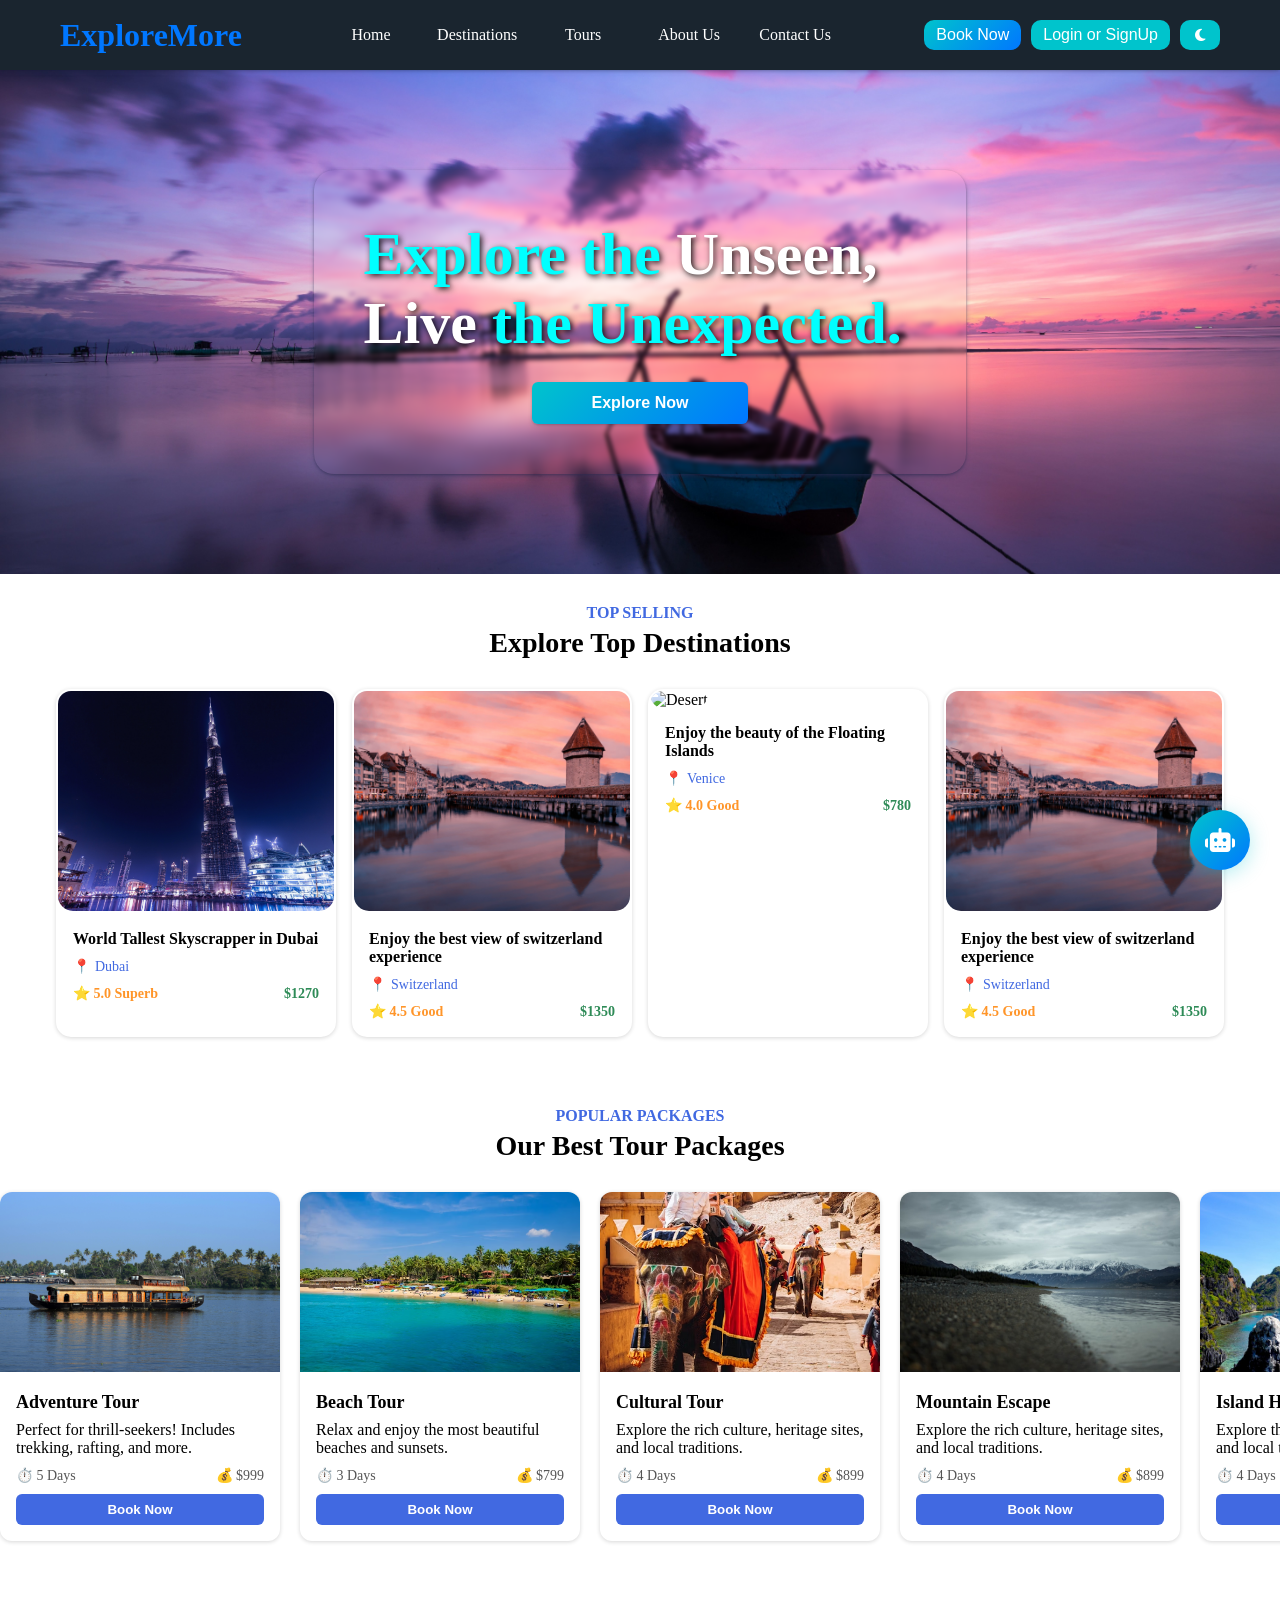
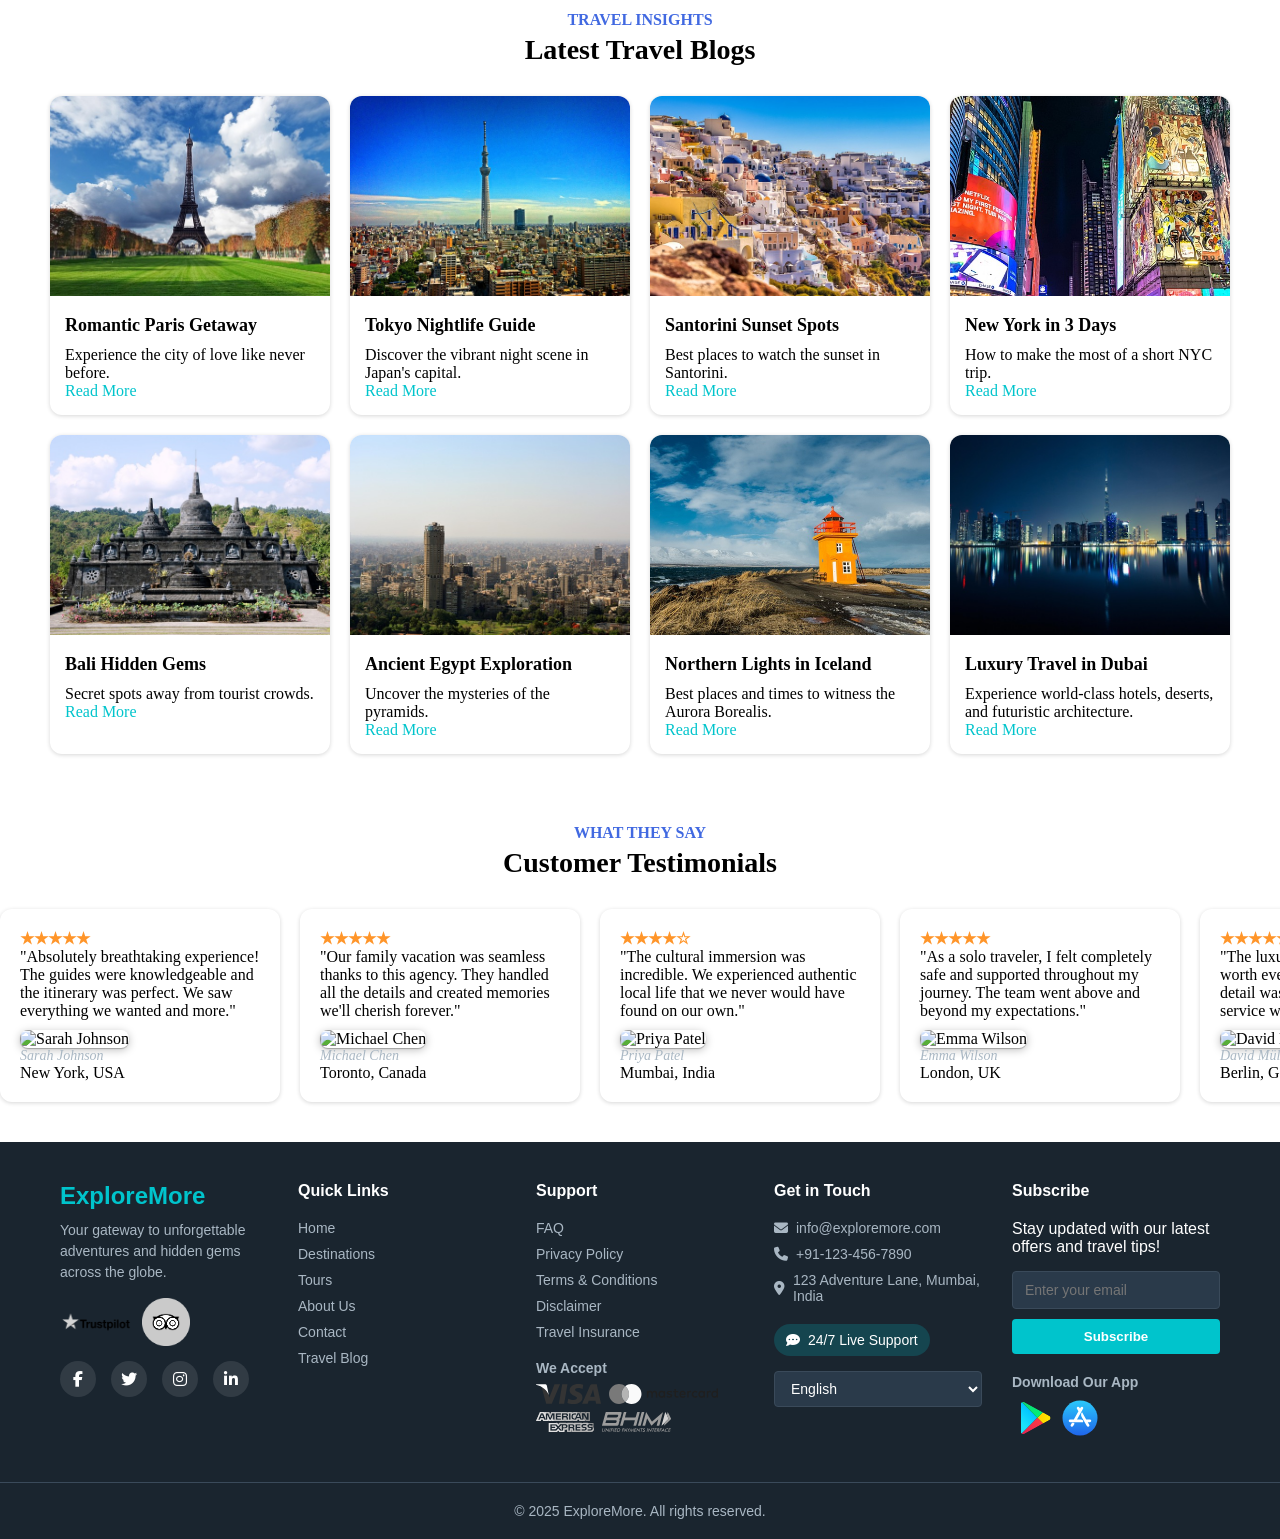
==== HTML/index.html @ 83e49d6c "ExploreMore Js Projects" ====
<!DOCTYPE html>
<html lang="en">

<head>
    <meta charset="UTF-8">
    <meta name="viewport" content="width=device-width, initial-scale=1.0">
    <title>Explore More</title>
    <link rel="stylesheet" href="https://cdnjs.cloudflare.com/ajax/libs/font-awesome/6.4.0/css/all.min.css">
    <link rel="stylesheet" href="/CSS/style.css">
    <link rel="stylesheet" href="/CSS/search.css">
</head>

<body>
    <nav class="navbar">
        <div class="navbar-container">
            <div class="navbar-left-item">
                <h1 class="company-name">ExploreMore</h1>
            </div>
            <div class="hamburger">
                <i class="fas fa-bars"></i>
            </div>
            <div class="navbar-center-item">
                <ul>
                    <li class="nav-link home-button"><a href="/HTML/index.html">Home</a></li>
                    <li class="nav-link destination-button"><a href="/HTML/featured.html">Destinations</a></li>
                    <li class="nav-link tours-button"><a href="/HTML/tours.html">Tours</a></li>
                    <li class="nav-link about-button"><a href="/HTML/about.html">About Us</a></li>
                    <li class="nav-link contact-button"><a href="/HTML/contact.html">Contact Us</a></li>
                </ul>
            </div>
            <div class="navbar-right-item">
                <button class="book-now-btn pulse">Book Now</button>
                <button class="login-btn active">Login or SignUp</button>
                <button id="toggleTheme" class="theme-toggle-btn">
                    <i class="fas fa-moon"></i>
                </button>
                <!-- <button class="signup-btn">Sign Up</button> -->
            </div>
        </div>
    </nav>

    <!-- Search Bar -->
    <div class="search-container" style="display: none;">
        <div class="search-bar">
            <input type="text" class="search-input" placeholder="Search tours, destinations...">
            <button class="search-button">
                <i class="fas fa-search"></i>
            </button>
        </div>
        <div class="search-filters">
            <select class="filter-category">
                <option value="">All Categories</option>
                <option value="adventure">Adventure</option>
                <option value="beach">Beach</option>
                <option value="cultural">Cultural</option>
                <option value="mountain">Mountain</option>
                <option value="city">City</option>
                <option value="cruise">Cruise</option>
                <option value="desert">Desert</option>
                <option value="island">Island</option>
            </select>
            <select class="filter-price">
                <option value="">All Prices</option>
                <option value="0-1000">$0 - $1000</option>
                <option value="1000-2000">$1000 - $2000</option>
                <option value="2000+">$2000+</option>
            </select>
            <select class="filter-duration">
                <option value="">All Durations</option>
                <option value="1-3">1-3 Days</option>
                <option value="4-7">4-7 Days</option>
                <option value="8+">8+ Days</option>
            </select>
        </div>
        <div class="search-results" id="searchResults"></div>
    </div>

    <main class="main-body">
        <div class="main-body-container">
            <div class="main-context">
                <h1 class="main-content">
                    Explore the <span class="main-content-text">Unseen,
                        Live</span> the Unexpected.
                </h1>
                <button class="explore-now-btn pulse">
                    Explore Now
                </button>
            </div>
        </div>
        <section id="destinations" class="top-destinations">
            <div class="section-heading">
                <p class="tagline">Top Selling</p>
                <h2 class="title">Explore Top Destinations</h2>
            </div>

            <div class="cards-container">

                <!-- Card 1 - Active -->
                <div class="destination-card active">
                    <img src="/Images/burj-khalifa-2212978.jpg" alt="Floating Islands">
                    <div class="card-content">
                        <h3>World Tallest Skyscrapper in Dubai</h3>
                        <p class="location"><span>📍</span> <a href="#">Dubai</a></p>
                        <div class="info-row">
                            <div class="rating">⭐ 5.0 Superb</div>
                            <div class="price">$1270</div>
                        </div>
                    </div>
                </div>

                <!-- Card 2 -->
                <div class="destination-card">
                    <img src="/Images/switzerland.jpg" alt="Kayak">
                    <div class="card-content">
                        <h3>Enjoy the best view of switzerland experience</h3>
                        <p class="location"><span>📍</span> <a href="#">Switzerland</a></p>
                        <div class="info-row">
                            <div class="rating">⭐ 4.5 Good</div>
                            <div class="price">$1350</div>
                        </div>
                    </div>
                </div>

                <!-- Card 3 -->
                <div class="destination-card invisible">
                    <img src="/Images/venice-3183168.jpg" alt="Desert">
                    <div class="card-content">
                        <h3>Enjoy the beauty of the Floating Islands</h3>
                        <p class="location"><span>📍</span> <a href="#">Venice</a></p>
                        <div class="info-row">
                            <div class="rating">⭐ 4.0 Good</div>
                            <div class="price">$780</div>
                        </div>
                    </div>
                </div>
                <!-- Card 4 -->
                <div class="destination-card invisible">
                    <img src="/Images/switzerland.jpg" alt="Kayak">
                    <div class="card-content">
                        <h3>Enjoy the best view of switzerland experience</h3>
                        <p class="location"><span>📍</span> <a href="#">Switzerland</a></p>
                        <div class="info-row">
                            <div class="rating">⭐ 4.5 Good</div>
                            <div class="price">$1350</div>
                        </div>
                    </div>
                </div>
            </div>
        </section>
        <section id="tours" class="tours-section scroll-wrapper">
            <div class="section-heading">
                <p class="tagline">Popular Packages</p>
                <h2 class="title">Our Best Tour Packages</h2>
            </div>

            <div class="tours-container scroll-track">
                <!-- Tour Card 1 -->
                <div class="tour-card scroll-item">
                    <img src="/Images/kerala.jpg" alt="Adventure Tour">
                    <div class="tour-content">
                        <h3>Adventure Tour</h3>
                        <p>Perfect for thrill-seekers! Includes trekking, rafting, and more.</p>
                        <div class="tour-info">
                            <span>⏱️ 5 Days</span>
                            <span>💰 $999</span>
                        </div>
                        <button class="book-btn">Book Now</button>
                    </div>
                </div>

                <!-- Tour Card 2 -->
                <div class="tour-card scroll-item">
                    <img src="/Tour-images/goa.avif" alt="Beach Tour">
                    <div class="tour-content">
                        <h3>Beach Tour</h3>
                        <p>Relax and enjoy the most beautiful beaches and sunsets.</p>
                        <div class="tour-info">
                            <span>⏱️ 3 Days</span>
                            <span>💰 $799</span>
                        </div>
                        <button class="book-btn">Book Now</button>
                    </div>
                </div>

                <!-- Tour Card 3 -->
                <div class="tour-card scroll-item">
                    <img src="/Tour-images/rajasthan.avif" alt="Cultural Tour">
                    <div class="tour-content">
                        <h3>Cultural Tour</h3>
                        <p>Explore the rich culture, heritage sites, and local traditions.</p>
                        <div class="tour-info">
                            <span>⏱️ 4 Days</span>
                            <span>💰 $899</span>
                        </div>
                        <button class="book-btn">Book Now</button>
                    </div>
                </div>
                <div class="tour-card scroll-item">
                    <img src="/Tour-images/mountain.jfif" alt="Cultural Tour">
                    <div class="tour-content">
                        <h3>Mountain Escape</h3>
                        <p>Explore the rich culture, heritage sites, and local traditions.</p>
                        <div class="tour-info">
                            <span>⏱️ 4 Days</span>
                            <span>💰 $899</span>
                        </div>
                        <button class="book-btn">Book Now</button>
                    </div>
                </div>
                <div class="tour-card scroll-item">
                    <img src="/Tour-images/Island Hopping.jpg" alt="Cultural Tour">
                    <div class="tour-content">
                        <h3>Island Hopping Tour</h3>
                        <p>Explore the rich culture, heritage sites, and local traditions.</p>
                        <div class="tour-info">
                            <span>⏱️ 4 Days</span>
                            <span>💰 $899</span>
                        </div>
                        <button class="book-btn">Book Now</button>
                    </div>
                </div>
                <div class="tour-card scroll-item">
                    <img src="/Tour-images/City Tour.jpg" alt="Cultural Tour">
                    <div class="tour-content">
                        <h3>City Tour</h3>
                        <p>Explore the rich culture, heritage sites, and local traditions.</p>
                        <div class="tour-info">
                            <span>⏱️ 4 Days</span>
                            <span>💰 $899</span>
                        </div>
                        <button class="book-btn">Book Now</button>
                    </div>
                </div>
                <div class="tour-card scroll-item">
                    <img src="/Images/kerala.jpg" alt="Adventure Tour">
                    <div class="tour-content">
                        <h3>Adventure Tour</h3>
                        <p>Perfect for thrill-seekers! Includes trekking, rafting, and more.</p>
                        <div class="tour-info">
                            <span>⏱️ 5 Days</span>
                            <span>💰 $999</span>
                        </div>
                        <button class="book-btn">Book Now</button>
                    </div>
                </div>

                <!-- Tour Card 2 -->
                <div class="tour-card scroll-item">
                    <img src="/Tour-images/goa.avif" alt="Beach Tour">
                    <div class="tour-content">
                        <h3>Beach Tour</h3>
                        <p>Relax and enjoy the most beautiful beaches and sunsets.</p>
                        <div class="tour-info">
                            <span>⏱️ 3 Days</span>
                            <span>💰 $799</span>
                        </div>
                        <button class="book-btn">Book Now</button>
                    </div>
                </div>

                <!-- Tour Card 3 -->
                <div class="tour-card scroll-item">
                    <img src="/Tour-images/rajasthan.avif" alt="Cultural Tour">
                    <div class="tour-content">
                        <h3>Cultural Tour</h3>
                        <p>Explore the rich culture, heritage sites, and local traditions.</p>
                        <div class="tour-info">
                            <span>⏱️ 4 Days</span>
                            <span>💰 $899</span>
                        </div>
                        <button class="book-btn">Book Now</button>
                    </div>
                </div>
                <div class="tour-card scroll-item">
                    <img src="/Tour-images/mountain.jfif" alt="Cultural Tour">
                    <div class="tour-content">
                        <h3>Mountain Escape</h3>
                        <p>Explore the rich culture, heritage sites, and local traditions.</p>
                        <div class="tour-info">
                            <span>⏱️ 4 Days</span>
                            <span>💰 $899</span>
                        </div>
                        <button class="book-btn">Book Now</button>
                    </div>
                </div>
                <div class="tour-card scroll-item">
                    <img src="/Tour-images/Island Hopping.jpg" alt="Cultural Tour">
                    <div class="tour-content">
                        <h3>Island Hopping Tour</h3>
                        <p>Explore the rich culture, heritage sites, and local traditions.</p>
                        <div class="tour-info">
                            <span>⏱️ 4 Days</span>
                            <span>💰 $899</span>
                        </div>
                        <button class="book-btn">Book Now</button>
                    </div>
                </div>
                <div class="tour-card scroll-item">
                    <img src="/Tour-images/City Tour.jpg" alt="Cultural Tour">
                    <div class="tour-content">
                        <h3>City Tour</h3>
                        <p>Explore the rich culture, heritage sites, and local traditions.</p>
                        <div class="tour-info">
                            <span>⏱️ 4 Days</span>
                            <span>💰 $899</span>
                        </div>
                        <button class="book-btn">Book Now</button>
                    </div>
                </div>
            </div>
        </section>
        <section id="blog" class="blog-section">
            <div class="section-heading">
                <p class="tagline">Travel Insights</p>
                <h2 class="title">Latest Travel Blogs</h2>
            </div>
            <div class="blog-container">
                <div class="blog-card">
                    <img src="/Tour-images/paris.jpg" alt="Paris Blog">
                    <div class="blog-content">
                        <h3>Romantic Paris Getaway</h3>
                        <p>Experience the city of love like never before.</p>
                        <a href="#" class="read-more">Read More</a>
                    </div>
                </div>
                <div class="blog-card">
                    <img src="/Tour-images/tokyo-tower-825196_640.jpg" alt="Tokyo Blog">
                    <div class="blog-content">
                        <h3>Tokyo Nightlife Guide</h3>
                        <p>Discover the vibrant night scene in Japan's capital.</p>
                        <a href="#" class="read-more">Read More</a>
                    </div>
                </div>
                <div class="blog-card invisible">
                    <img src="/Tour-images/santorini-4996846_640.jpg" alt="Santorini Blog">
                    <div class="blog-content">
                        <h3>Santorini Sunset Spots</h3>
                        <p>Best places to watch the sunset in Santorini.</p>
                        <a href="#" class="read-more">Read More</a>
                    </div>
                </div>
                <div class="blog-card invisible">
                    <img src="/Tour-images/City Tour.jpg" alt="New York Blog">
                    <div class="blog-content">
                        <h3>New York in 3 Days</h3>
                        <p>How to make the most of a short NYC trip.</p>
                        <a href="#" class="read-more">Read More</a>
                    </div>
                </div>
                <div class="blog-card invisible">
                    <img src="/Tour-images/bali.jpg" alt="Bali Blog">
                    <div class="blog-content">
                        <h3>Bali Hidden Gems</h3>
                        <p>Secret spots away from tourist crowds.</p>
                        <a href="#" class="read-more">Read More</a>
                    </div>
                </div>
                <div class="blog-card invisible">
                    <img src="/Tour-images/cairo-6681518_640.jpg" alt="Cairo Blog">
                    <div class="blog-content">
                        <h3>Ancient Egypt Exploration</h3>
                        <p>Uncover the mysteries of the pyramids.</p>
                        <a href="#" class="read-more">Read More</a>
                    </div>
                </div>
                <div class="blog-card invisible">
                    <img src="/Tour-images/iceland-4649477_640.jpg" alt="Iceland Blog">
                    <div class="blog-content">
                        <h3>Northern Lights in Iceland</h3>
                        <p>Best places and times to witness the Aurora Borealis.</p>
                        <a href="#" class="read-more">Read More</a>
                    </div>
                </div>
                <div class="blog-card invisible">
                    <img src="/Tour-images/dubai.jpg" alt="Dubai Blog">
                    <div class="blog-content">
                        <h3>Luxury Travel in Dubai</h3>
                        <p>Experience world-class hotels, deserts, and futuristic architecture.</p>
                        <a href="#" class="read-more">Read More</a>
                    </div>
                </div>
            </div>

        </section>
        <section id="testimonials" class="testimonials-section scroll-wrapper">
            <div class="section-heading">
                <p class="tagline">What They Say</p>
                <h2 class="title">Customer Testimonials</h2>
            </div>
            <div class="testimonials-container scroll-track">
                <!-- Testimonial 1 -->
                <div class="testimonial-card scroll-item">
                    <div class="rating">★★★★★</div>
                    <p class="testimonial-text">"Absolutely breathtaking experience! The guides were knowledgeable and
                        the itinerary was perfect. We saw everything we wanted and more."</p>
                    <div class="author-info">
                        <img src="https://randomuser.me/api/portraits/women/32.jpg" alt="Sarah Johnson"
                            class="author-img">
                        <div>
                            <p class="testimonial-author">Sarah Johnson</p>
                            <p class="author-location">New York, USA</p>
                        </div>
                    </div>
                </div>

                <!-- Testimonial 2 -->
                <div class="testimonial-card scroll-item">
                    <div class="rating">★★★★★</div>
                    <p class="testimonial-text">"Our family vacation was seamless thanks to this agency. They handled
                        all the details and created memories we'll cherish forever."</p>
                    <div class="author-info">
                        <img src="https://randomuser.me/api/portraits/men/45.jpg" alt="Michael Chen" class="author-img">
                        <div>
                            <p class="testimonial-author">Michael Chen</p>
                            <p class="author-location">Toronto, Canada</p>
                        </div>
                    </div>
                </div>

                <!-- Testimonial 3 -->
                <div class="testimonial-card scroll-item">
                    <div class="rating">★★★★☆</div>
                    <p class="testimonial-text">"The cultural immersion was incredible. We experienced authentic local
                        life that we never would have found on our own."</p>
                    <div class="author-info">
                        <img src="https://randomuser.me/api/portraits/women/68.jpg" alt="Priya Patel"
                            class="author-img">
                        <div>
                            <p class="testimonial-author">Priya Patel</p>
                            <p class="author-location">Mumbai, India</p>
                        </div>
                    </div>
                </div>

                <!-- Testimonial 4 -->
                <div class="testimonial-card scroll-item">
                    <div class="rating">★★★★★</div>
                    <p class="testimonial-text">"As a solo traveler, I felt completely safe and supported throughout my
                        journey. The team went above and beyond my expectations."</p>
                    <div class="author-info">
                        <img src="https://randomuser.me/api/portraits/women/12.jpg" alt="Emma Wilson"
                            class="author-img">
                        <div>
                            <p class="testimonial-author">Emma Wilson</p>
                            <p class="author-location">London, UK</p>
                        </div>
                    </div>
                </div>

                <!-- Testimonial 5 -->
                <div class="testimonial-card scroll-item">
                    <div class="rating">★★★★★</div>
                    <p class="testimonial-text">"The luxury accommodations were worth every penny! Attention to detail
                        was impeccable and the service was world-class."</p>
                    <div class="author-info">
                        <img src="https://randomuser.me/api/portraits/men/33.jpg" alt="David Müller" class="author-img">
                        <div>
                            <p class="testimonial-author">David Müller</p>
                            <p class="author-location">Berlin, Germany</p>
                        </div>
                    </div>
                </div>

                <!-- Testimonial 6 -->
                <div class="testimonial-card scroll-item">
                    <div class="rating">★★★★★</div>
                    <p class="testimonial-text">"Our honeymoon was magical thanks to this agency. They surprised us with
                        romantic touches we'll never forget."</p>
                    <div class="author-info">
                        <img src="https://randomuser.me/api/portraits/women/54.jpg" alt="Sophia Rodriguez"
                            class="author-img">
                        <div>
                            <p class="testimonial-author">Sophia Rodriguez</p>
                            <p class="author-location">Barcelona, Spain</p>
                        </div>
                    </div>
                </div>
            </div>
        </section>
        <div class="modal" id="booking-modal">
            <div class="modal-content">
                <span class="close-btn">&times;</span>
                <h2>Book Your Tour</h2>
                <form class="booking-form">
                    <input type="text" placeholder="Full Name" required>
                    <input type="email" placeholder="Email" required>
                    <input type="date" required>
                    <input type="number" placeholder="Number of People" min="1" required>
                    <button type="submit">Confirm Booking</button>
                </form>
            </div>
        </div>
    </main>
    <footer class="footer">
        <div class="footer-container">
            <div class="footer-section footer-brand">
                <h3 class="footer-logo">ExploreMore</h3>
                <p class="footer-description">Your gateway to unforgettable adventures and hidden gems across the globe.
                </p>
                <div class="trust-badges">
                    <img src="/PNG//Trustpilot Logo PNG s.png">
                    <img src="/PNG/TripAdvisor Excellence.png" alt="TripAdvisor Excellence">
                </div>
                <div class="footer-social">
                    <a target="_blank" href="https://www/facebook.com" class="social-link"><i
                            class="fab fa-facebook-f"></i></a>
                    <a target="_blank" href="https://www.twitter.com" class="social-link"><i
                            class="fab fa-twitter"></i></a>
                    <a target="_blank" href="https://www.instagram.com" class="social-link"><i
                            class="fab fa-instagram"></i></a>
                    <a target="_blank" href="https://www.linkedin.com" class="social-link"><i
                            class="fab fa-linkedin-in"></i></a>
                </div>
            </div>
            <div class="footer-section footer-links">
                <h4 class="footer-heading">Quick Links</h4>
                <ul class="footer-all-links">
                    <li><a href="/HTML/index.html" class="footer-link">Home</a></li>
                    <li><a target="_blank" href="/HTML/featured.html" class="footer-link">Destinations</a></li>
                    <li><a target="_blank" href="/HTML/tours.html" class="footer-link">Tours</a></li>
                    <li><a target="_blank" href="/HTML/about.html" class="footer-link">About Us</a></li>
                    <li><a target="_blank" href="/HTML/contact.html" class="footer-link">Contact</a></li>
                    <li><a target="_blank" href="/HTML/travel-blog.html" class="footer-link">Travel Blog</a></li>
                </ul>
            </div>
            <div class="footer-section footer-support">
                <h4 class="footer-heading">Support</h4>
                <ul class="footer-all-links">
                    <li><a target="_blank" href="/HTML/faq.html" class="footer-link">FAQ</a></li>
                    <li><a target="_blank" href="/HTML/privacy-policy.html" class="footer-link">Privacy Policy</a></li>
                    <li><a target="_blank" href="/HTML/terms-conditions.html" class="footer-link">Terms & Conditions</a>
                    </li>
                    <li><a target="_blank" href="/HTML/desclaimer.html" class="footer-link">Disclaimer</a></li>
                    <li><a target="_blank" href="/HTML/travel-insurance.html" class="footer-link">Travel Insurance</a>
                    </li>
                </ul>
                <div class="payment-methods">
                    <h5>We Accept</h5>
                    <div class="payment-icons">
                        <img src="/PNG/visa-icon.svg" alt="Visa">
                        <img src="/PNG/master-card-icon.svg" alt="Mastercard">
                        <img src="/PNG/american-express.svg" alt="American Express">
                        <img src="/PNG/bhim-app-icon.svg" alt="UPI">
                    </div>
                </div>
            </div>
            <div class="footer-section footer-contact">
                <h4 class="footer-heading">Get in Touch</h4>
                <p class="contact-info"><i class="fas fa-envelope"></i> info@exploremore.com</p>
                <p class="contact-info"><i class="fas fa-phone"></i> +91-123-456-7890</p>
                <p class="contact-info"><i class="fas fa-map-marker-alt"></i> 123 Adventure Lane, Mumbai, India</p>
                <div class="live-support">
                    <i class="fas fa-comment-dots"></i>
                    <span>24/7 Live Support</span>
                </div>
                <div class="language-switcher">
                    <select>
                        <option value="en">English</option>
                        <option value="hi">हिंदी</option>
                        <option value="mr">मराठी</option>
                    </select>
                </div>
            </div>
            <div class="footer-section footer-newsletter">
                <h4 class="footer-heading">Subscribe</h4>
                <p class="newsletter-text">Stay updated with our latest offers and travel tips!</p>
                <form class="newsletter-form">
                    <input type="email" placeholder="Enter your email" class="newsletter-input" required>
                    <button type="submit" class="newsletter-btn">Subscribe</button>
                </form>
                <div class="subscription-message" id="subscriptionMessage"></div>
                <div class="download-app">
                    <h5>Download Our App</h5>
                    <div class="app-stores">
                        <a target="_blank" href="https://play.google.com/"><img src="/PNG/google-play-svgrepo-com.svg"
                                alt="Google Play"></a>
                        <a target="_blank" href="https://www.apple.com/in/app-store/"><img
                                src="/PNG/app-store-svgrepo-com.svg" alt="App Store"></a>
                    </div>
                </div>
            </div>
        </div>
        <div class="footer-bottom">
            <p class="footer-copyright">© 2025 ExploreMore. All rights reserved.
            </p>
        </div>
    </footer>
    <div class="support-icon pulse" id="supportIcon">
        <i class="fas fa-robot"></i>
    </div>
    <div class="ai-chat-container" id="aiChatContainer">
        <div class="chat-header">
            <h3>Travel Assistant</h3>
            <button class="close-chat" id="closeChat">×</button>
        </div>
        <div class="chat-messages" id="chatMessages">
            <div class="bot-message">
                <p>Hello! I'm your travel assistant. How can I help you today?</p>
            </div>
        </div>
        <div class="chat-input">
            <input type="text" id="userInput" placeholder="Ask about destinations...">
            <button id="sendMessage"><i class="fas fa-paper-plane"></i></button>
        </div>
    </div>
    <script src="/JS/app.js"></script>
    <script src="/JS/search.js"></script>
    <script src="/JS/theme-toggle.js"></script>
</body>

</html>
---- CSS/style.css ----
/* Dark Mode Styles */
body.dark-mode {
    background-color: #121212;
    color: #ffffff;
    transition: all 0.3s ease;
}

/* Navbar Dark Mode */
body.dark-mode .navbar {
    background-color: #1f1f1f;
    box-shadow: rgba(255, 255, 255, 0.1) 0px 2px 5px -1px,
                rgba(255, 255, 255, 0.05) 0px 1px 3px -1px;
}

body.dark-mode .navbar .nav-link a {
    color: #e0e0e0;
}

body.dark-mode .navbar .nav-link:hover {
    background-color: rgba(0, 119, 255, 0.2);
    box-shadow: #0077ff 0px 1px 2px 0px, #00c4cc 0px 1px 3px 1px;
}

body.dark-mode .company-name {
    color: #00c4cc;
}

/* Dark mode hamburger icon */
body.dark-mode .hamburger {
    color: #ffffff;
}

/* Theme Toggle Button */
body.dark-mode .theme-toggle-btn {
    background-color: #333;
    color: #ffffff;
    border: 1px solid #555;
}

/* Main Content Dark Mode */

body.dark-mode .main-context {
    background-color: rgba(30, 30, 30, 0.9);
    box-shadow: rgba(255, 255, 255, 0.1) 0px 2px 5px -1px,
                rgba(255, 255, 255, 0.05) 0px 1px 3px -1px;
}

/* Sections Dark Mode */
body.dark-mode .top-destinations,
body.dark-mode .tours-section,
body.dark-mode .blog-section,
body.dark-mode .testimonials-section {
    background-color: #1a1a1a;
    color: #e0e0e0;
}

body.dark-mode .section-heading .tagline {
    color: #00c4cc;
}

body.dark-mode .section-heading .title {
    color: #ffffff;
}

/* Cards Dark Mode */
body.dark-mode .destination-card,
body.dark-mode .tour-card,
body.dark-mode .blog-card {
    background-color: #2a2a2a;
    color: #e0e0e0;
    border: 1px solid #333;
    box-shadow: rgba(255, 255, 255, 0.1) 0px 1px 4px;
}

body.dark-mode .destination-card:hover,
body.dark-mode .tour-card:hover,
body.dark-mode .blog-card:hover {
    border-color: #00c4cc;
    box-shadow: rgba(0, 196, 204, 0.3) 0px 3px 6px, rgba(0, 196, 204, 0.2) 0px 3px 6px;
}

body.dark-mode .card-content h3,
body.dark-mode .tour-content h3,
body.dark-mode .blog-content h3 {
    color: #ffffff;
}

body.dark-mode .location a {
    color: #00c4cc;
}

body.dark-mode .tour-info {
    color: #b0b0b0;
}

body.dark-mode .read-more {
    color: #00c4cc;
}

/* Testimonials Dark Mode */
body.dark-mode .testimonial-card {
    background-color: #2a2a2a;
    color: #e0e0e0;
    box-shadow: rgba(255, 255, 255, 0.1) 0px 1px 4px;
}

body.dark-mode .testimonial-text {
    color: #e0e0e0;
}

body.dark-mode .testimonial-author {
    color: #b0b0b0;
}

/* Footer Dark Mode */
body.dark-mode .footer {
    background-color: #0f0f0f;
    color: #e0e0e0;
}

body.dark-mode .footer-description,
body.dark-mode .footer-link,
body.dark-mode .contact-info {
    color: #b0b0b0;
}

body.dark-mode .footer-link:hover {
    color: #00c4cc;
}

body.dark-mode .newsletter-input {
    background-color: #1a1a1a;
    border-color: #444;
    color: #ffffff;
}

body.dark-mode .language-switcher select {
    background-color: #1a1a1a;
    color: #ffffff;
    border-color: #444;
}

/* Modal Dark Mode */
body.dark-mode .modal-content {
    background-color: #2a2a2a;
    color: #e0e0e0;
}

body.dark-mode .booking-form input {
    background-color: #1a1a1a;
    border-color: #444;
    color: #ffffff;
}

body.dark-mode .booking-form input::placeholder {
    color: #888;
}

/* AI Chat Dark Mode */
body.dark-mode .ai-chat-container {
    background-color: #2a2a2a;
    color: #e0e0e0;
    box-shadow: 0 5px 30px rgba(0, 0, 0, 0.8);
}

body.dark-mode .chat-header {
    background: linear-gradient(135deg, #376f8b, #2901ac);
}

body.dark-mode .bot-message {
    background-color: #1a1a1a;
    color: #e0e0e0;
}

body.dark-mode .chat-input {
    border-top-color: #444;
}

body.dark-mode .chat-input input {
    background-color: #1a1a1a;
    border-color: #444;
    color: #ffffff;
}

:root {
  --color: #ffffff;
  --background-color: #823687;
  --transition: all 0.4s ease;
}

* {
  margin: 0;
  padding: 0;
  box-sizing: border-box;
}

html {
  scroll-behavior: smooth;
}

body {
  background: #fff;
  width: 100%;
  min-height: 100%;
  margin: 0;
  padding: 0;
  position: relative;
}

.navbar {
  position: fixed;
  top: 0;
  width: 100%;
  background-color: #1a252f;
  height: 70px;
  display: flex;
  align-items: center;
  backdrop-filter: blur(40px);
  box-shadow: rgba(50, 50, 93, 0.25) 0px 2px 5px -1px,
    rgba(0, 0, 0, 0.3) 0px 1px 3px -1px;
  z-index: 999;
}
.navbar-container {
  height: 100%;
  width: 100%;
  max-width: 1200px;
  margin: 0 auto;
  display: flex;
  align-items: center;
  justify-content: space-between;
  padding: 0 20px;
  transition: all 0.4s ease;
}

.company-name {
  font-size: 32px; /* Reduced size for better balance */
  cursor: pointer;
  color: #0077ff; /* Changed color for better contrast */
}

.navbar-center-item ul {
  display: flex;
  gap: 6px;
}

.nav-link {
  width: 100px;
  height: 32px;
  display: flex;
  align-items: center;
  justify-content: center;
  list-style-type: none;
  cursor: pointer;
  border-radius: 10px; /* Increased for modern look */
}

.nav-link:hover {
  box-shadow: #0077ff 0px 1px 2px 0px, #00c4cc 0px 1px 3px 1px;
}

.nav-link a {
  text-decoration: none;
  color: #ffffff; /* Ensure consistent link color */
}

.navbar-right-item {
  display: flex;
  gap: 10px
}

.book-now-btn,
.login-btn,
.signup-btn {
  font-size: 16px;
  padding: 6px 12px;
  border-radius: 10px; /* Increased for modern look */
  border: none;
  cursor: pointer;
  transition: background 0.3s;
}
.book-now-btn {
  background: linear-gradient(135deg, #00c4cc, #0077ff);
  color: var(--color);
}

.login-btn,
.signup-btn,
.theme-toggle-btn {
  background: #00c4cc;
  color: #fff;
}

.login-btn:hover,
.signup-btn:hover,
.theme-toggle-btn:hover {
  background: #00a3af;
}

/* Theme Toggle Button Styling */
.theme-toggle-btn {
  height: 30px;
  width: 40px;
  font-size: 14px;
  display: flex;
  justify-content: center;
  align-items: center;
  border-radius: 10px;
  border: none;
  cursor: pointer;
  transition: all 0.3s ease;
}

.hamburger {
  display: none;
  font-size: 24px;
  color: #ffffff;
  cursor: pointer;
}

.main-body {
  margin-top: 70px;
  min-height: calc(100vh - 70px);
  display: flex;
  flex-direction: column;
  align-items: center;
}

.main-body-container {
  height: 100%;
  width: 100%;
  display: flex;
  justify-content: center;
  align-items: center;
  background-image: url(/Images/sunrise-1014712.jpg);
  background-position: center;
  background-size: cover;
  background-repeat: no-repeat;
  background-attachment: scroll;
}

.main-context {
  margin: 100px 0;
  width: 51%;
  padding: 50px;
  display: flex;
  align-items: center;
  justify-content: center;
  flex-direction: column;
  background-color: transparent;
  backdrop-filter: blur(2px);
  border-radius: 20px;
  box-shadow: rgba(50, 50, 93, 0.75) 0px 2px 5px -1px,
    rgba(0, 0, 0, 0.3) 0px 1px 3px -1px;
}

.main-content {
  font-size: 60px;
  color: #0013ea;
  margin-bottom: 24px;
  transition: var(--transition);
  color: #00FFFF;
  text-shadow: 2px 2px 6px rgba(0, 0, 0, 0.9);

}

.main-content-text {
  color: #ffffff;
}

.explore-now-btn {
  padding: 12px 60px;
  font-size: 16px;
  border: none;
  border-radius: 6px;
  cursor: pointer;
  color: #ffffff;
  font-weight: 600;
  transition: var(--transition);
  background: linear-gradient(135deg, #00c4cc, #0077ff);
  box-shadow: rgba(50, 50, 93, 0.25) 0px 2px 5px -1px,
    rgba(0, 0, 0, 0.3) 0px 1px 3px -1px;
}

.top-destinations {
  padding: 30px 20px;
  max-width: 100%;
  background-color: #ffffff;
}

.section-heading {
  text-align: center;
}

.section-heading .tagline {
  color: #4169e1;
  font-weight: 600;
  text-transform: uppercase;
  margin-bottom: 5px;
}

.section-heading .title {
  font-size: 28px;
  font-weight: 700;
  margin-bottom: 30px;
}

.cards-container {
  display: flex;
  flex-wrap: wrap;
  gap: 16px;
  justify-content: center;
}

.destination-card {
  background: #fff;
  width: 280px;
  border-radius: 15px;
  overflow: hidden;
  transition: var(--transition);
  border: 2px solid transparent;
  box-shadow: rgba(0, 0, 0, 0.16) 0px 1px 4px;
}

.destination-card:hover {
  transform: translateY(-5px);
  border-color: #1e90ff;
  box-shadow: rgba(0, 0, 0, 0.16) 0px 3px 6px, rgba(0, 0, 0, 0.23) 0px 3px 6px;
}

.destination-card img {
  width: 100%;
  height: 220px;
  object-fit: cover;
  border-radius: 0 0 15px 15px;
}

.card-content {
  padding: 15px;
}

.card-content h3 {
  font-size: 16px;
  margin-bottom: 10px;
  font-weight: 600;
}

.location {
  font-size: 14px;
  color: #4169e1;
  margin-bottom: 10px;
}

.location a {
  color: #4169e1;
  text-decoration: none;
}

.info-row {
  display: flex;
  justify-content: space-between;
  font-size: 14px;
  align-items: center;
}

.rating {
  color: #f39c12;
}

.price {
  font-weight: bold;
  color: #1e90ff;
}

.tours-section {
  padding: 30px 20px;
  max-width: 100%;
  background-color: #ffffff;
}

.tours-container {
  display: flex;
  flex-wrap: wrap;
  gap: 20px;
  justify-content: center;
}

.scroll-track {
  cursor: grab;
  user-select: none;
}

.tour-card:hover {
  transform: translateY(-5px);
  box-shadow: rgba(0, 0, 0, 0.16) 0px 3px 6px, rgba(0, 0, 0, 0.23) 0px 3px 6px;
}

.tour-card {
  width: 280px;
  background: white;
  border-radius: 12px;
  overflow: hidden;
  transition: var(--transition);
  box-shadow: rgba(0, 0, 0, 0.16) 0px 1px 4px;
}

.tour-card img {
  width: 100%;
  height: 180px;
  object-fit: cover;
}

.tour-content {
  padding: 16px;
}

.tour-content h3 {
  font-size: 18px;
  margin-bottom: 8px;
}

.tour-info {
  display: flex;
  justify-content: space-between;
  font-size: 14px;
  margin-top: 10px;
  color: #555;
}

.book-btn {
  margin-top: 10px;
  width: 100%;
  padding: 8px 0;
  background-color: royalblue;
  color: white;
  border: none;
  border-radius: 6px;
  font-weight: 600;
  cursor: pointer;
}

.blog-section {
  padding: 30px 20px;
  max-width: 100%;
  background-color: #ffffff;
}

.blog-container {
  display: flex;
  flex-wrap: wrap;
  gap: 20px;
  justify-content: center;
}

.blog-card {
  width: 280px;
  background: #fff;
  border-radius: 12px;
  overflow: hidden;
  transition: all 0.4s ease;
  box-shadow: rgba(0, 0, 0, 0.16) 0px 1px 4px;
}

.blog-card:hover {
  transform: translateY(-10px);
  box-shadow: rgba(0, 0, 0, 0.16) 0px 3px 6px, rgba(0, 0, 0, 0.23) 0px 3px 6px;
}

.blog-card img {
  width: 100%;
  height: 200px;
  object-fit: cover;
}

.blog-content {
  padding: 15px;
}

.blog-content h3 {
  font-size: 18px;
  margin-bottom: 10px;
}

.read-more {
  color: #00c4cc;
  text-decoration: none;
}

.read-more:hover {
  text-decoration: underline;
}

.testimonials-section {
  padding: 30px 20px;
  max-width: 100%;
  background-color: #fff;
}

.testimonials-container {
  display: flex;
  flex-wrap: wrap;
  gap: 20px;
  justify-content: center;
}

.testimonial-card {
  width: 280px;
  padding: 20px;
  border-radius: 12px;
  color: #000000;
  box-shadow: rgba(0, 0, 0, 0.16) 0px 1px 4px;
}

.testimonial-text {
  font-size: 16px;
  margin-bottom: 10px;
}

.author-info img {
  border-radius: 8px;
  box-shadow: rgba(0, 0, 0, 0.25) 0px 0.0625em 0.0625em, rgba(0, 0, 0, 0.25) 0px 0.125em 0.5em, rgba(255, 255, 255, 0.1) 0px 0px 0px 1px inset;
}

.testimonial-author {
  font-size: 14px;
  font-style: italic;
  color: #a9b7c3;
}

/* Scroll Animation */
.tours-section,
.testimonials-section {
    position: relative;
    width: 100%;
    overflow: hidden;
    padding: 40px 0;
}

.tours-container,
.testimonials-container {
    display: flex;
    gap: 20px;
    width: max-content;
    will-change: transform; 
}

@keyframes scroll {
    0% {
        transform: translateX(0);
    }
    100% {
        transform: translateX(calc(-280px * 6)); /* Move by width of original cards */
    }
}

.tours-container.animate,
.testimonials-container.animate {
    animation: scroll 30s linear infinite;
}

/* Modal Styles */
.modal {
    display: none;
    position: fixed;
    z-index: 1000;
    left: 0;
    top: 0;
    width: 100%;
    height: 100%;
    background-color: rgba(0,0,0,0.8);
}

.modal-content {
    background: white;
    margin: 1% auto;
    padding: 15px;
    width: 90%;
    max-width: 600px;
    border-radius: 10px;
    box-shadow: 0 5px 30px rgba(0,0,0,0.3);
    position: relative;;
}

.close-btn {
    position: absolute;
    right: 10px;
    top: 10px;
    font-size: 30px;
    border-radius: 50%;
    cursor: pointer;
    font-weight: 900;
    font-size: 40px;
}

/* Destination Header */
.destination-header {
    display: flex;
    gap: 20px;
    margin-bottom: 20px;
    align-items: center;
}

.destination-image {
    width: 120px;
    height: 120px;
    object-fit: cover;
    border-radius: 8px;
}

.destination-meta h2 {
    margin: 0 0 5px 0;
    color: #333;
}

.location {
    color: #666;
    margin: 0 0 10px 0;
    display: flex;
    align-items: center;
    gap: 5px;
}

.meta-row {
    display: flex;
    gap: 12px;
}

.rating {
    color: #FF9529;
    font-weight: bold;
}

.price {
    color: #2E8B57;
    font-weight: bold;
}

/* Form Styles */
.booking-form h3 {
    margin-top: 0;
    border-bottom: 1px solid #eee;
    padding-bottom: 10px;
}

.form-group {
    margin-bottom: 12px;
}

.form-group label {
    display: block;
    margin-bottom: 5px;
    font-weight: 500;
}

.form-group input {
    width: 100%;
    padding: 10px;
    border: 1px solid #ddd;
    border-radius: 4px;
}

.submit-btn {
    background: #4CAF50;
    color: white;
    border: none;
    padding: 12px 20px;
    width: 100%;
    border-radius: 4px;
    cursor: pointer;
    font-size: 16px;
    margin-top: 10px;
}

.submit-btn:hover {
    background: #45a049;
}

/* Footer Styles */
.footer {
  background-color: #1a252f;
  color: #ffffff;
  padding: 40px 0 20px;
  font-family: "Segoe UI", Tahoma, Geneva, Verdana, sans-serif;
}

.footer-container {
  max-width: 1200px;
  margin: 0 auto;
  display: grid;
  grid-template-columns: repeat(auto-fit, minmax(200px, 1fr));
  gap: 30px;
  padding: 0 20px;
}

.footer-section {
  margin-bottom: 20px;
}

.footer-all-links {
  list-style-type: none;
}

.footer-logo {
  font-size: 24px;
  font-weight: 700;
  color: #00c4cc;
  margin-bottom: 10px;
}

.footer-description {
  font-size: 14px;
  line-height: 1.5;
  color: #a9b7c3;
  margin-bottom: 15px;
}

.footer-heading {
  font-size: 16px;
  font-weight: 600;
  color: #ffffff;
  margin-bottom: 15px;
  position: relative;
  padding-bottom: 5px;
}

.footer-link {
  color: #a9b7c3;
  text-decoration: none;
  font-size: 14px;
  display: block;
  margin-bottom: 10px;
  transition: color 0.3s ease;
}

.footer-link:hover {
  color: #00c4cc;
}

.contact-info {
  font-size: 14px;
  color: #a9b7c3;
  margin-bottom: 10px;
  display: flex;
  align-items: center;
  gap: 8px;
}

/* Social Icons */
.footer-social {
  display: flex;
  gap: 15px;
  margin-top: 15px;
}

.social-link {
  display: inline-flex;
  align-items: center;
  justify-content: center;
  width: 36px;
  height: 36px;
  border-radius: 50%;
  background: rgba(255, 255, 255, 0.1);
  color: #fff;
  transition: var(--transition);
  text-decoration: none;
}

.social-link:hover {
  background: #00c4cc;
  transform: translateY(-3px);
}

/* Newsletter */
.newsletter-form {
  display: flex;
  gap: 10px;
  margin-top: 15px;
  transition: var(--transition);
}

.newsletter-input {
  padding: 10px 12px;
  border: 1px solid #3a4a5a;
  border-radius: 4px;
  background-color: #2a3a4a;
  color: #ffffff;
  font-size: 14px;
  flex-grow: 1;
}

.newsletter-btn {
  padding: 10px 20px;
  background-color: #00c4cc;
  border: none;
  border-radius: 4px;
  color: #ffffff;
  font-weight: 600;
  cursor: pointer;
  transition: background-color 0.3s ease;
}

.newsletter-btn:hover {
  background-color: #00a3af;
}

/* Payment Methods */
.payment-methods {
  margin-top: 20px;
}

.payment-methods h5 {
  font-size: 14px;
  margin-bottom: 8px;
  color: #a9b7c3;
}

.payment-icons {
  display: flex;
  flex-wrap: wrap;
  gap: 8px;
}

.payment-icons img {
  height: 20px;
  filter: grayscale(100%) brightness(150%);
  transition: filter 0.3s;
}

.payment-icons img:hover {
  filter: grayscale(0%) brightness(100%);
}

/* Trust Badges */
.trust-badges {
  display: flex;
  flex-wrap: wrap;
  gap: 10px;
  margin: 15px 0;
}

.trust-badges img {
  height: 48px;
  filter: grayscale(100%) brightness(150%);
  transition: filter 0.3s;
}

.trust-badges img:hover {
  filter: grayscale(0%) brightness(100%);
}

/* App Download */
.download-app {
  margin-top: 20px;
}

.download-app h5 {
  font-size: 14px;
  margin-bottom: 8px;
  color: #a9b7c3;
}

.app-stores {
  display: flex;
  gap: 8px;
}

.app-stores img {
  height: 40px;
  border-radius: 5px;
  transition: transform 0.3s;
}

.app-stores img:hover {
  transform: scale(1.05);
}

/* Live Support */
.live-support {
  background: rgba(0, 196, 204, 0.2);
  padding: 8px 12px;
  border-radius: 20px;
  display: inline-flex;
  align-items: center;
  gap: 8px;
  margin-top: 10px;
  font-size: 14px;
  transition: background 0.3s;
}

.live-support:hover {
  background: rgba(0, 196, 204, 0.4);
}

/* Language Switcher */
.language-switcher {
  margin-top: 15px;
}

.language-switcher select {
  padding: 8px 12px;
  border-radius: 4px;
  background: #2a3a4a;
  color: white;
  border: 1px solid #3a4a5a;
  font-size: 14px;
  width: 100%;
}

/* Footer Bottom */
.footer-bottom {
  text-align: center;
  padding-top: 20px;
  border-top: 1px solid #3a4a5a;
  margin-top: 20px;
}

.footer-copyright {
  font-size: 14px;
  color: #a9b7c3;
}

.footer-copyright .footer-link {
  display: inline;
  margin: 0 5px;
}

.support-icon {
  position: fixed;
  bottom: 20px;
  right: 20px;
  cursor: pointer;
  z-index: 1000;
  transition: var(--transition);
  animation: float 3s ease-in-out infinite;
}

.support-icon img {
  width: 40px;
  height: 40px;
  transition: var(--transition);
  filter: drop-shadow(0 2px 5px rgba(0, 0, 0, 0.3));
}

.support-icon:hover {
  transform: translateY(-5px) scale(1.1);
}

.support-icon:hover img {
  filter: drop-shadow(0 5px 10px rgba(0, 0, 0, 0.4));
}

@keyframes pulse {
  0% {
    transform: scale(1);
  }
  50% {
    transform: scale(1.1);
  }
  100% {
    transform: scale(1);
  }
}

.support-icon.pulse {
  animation: pulse 2s infinite;
}

.support-icon::after {
  content: "Need help?";
  position: absolute;
  right: 50px;
  top: 50%;
  transform: translateY(-50%);
  background: #fff;
  padding: 5px 10px;
  border-radius: 20px;
  font-size: 12px;
  font-weight: bold;
  color: #333;
  box-shadow: 0 2px 5px rgba(0, 0, 0, 0.2);
  opacity: 0;
  transition: var(--transition);
  white-space: nowrap;
}

.support-icon:hover::after {
  opacity: 1;
  right: 55px;
}

/* Support Icon */
.support-icon {
  position: fixed;
  bottom: 30px;
  right: 30px;
  width: 60px;
  height: 60px;
  background: linear-gradient(135deg, #00c4cc, #0077ff);
  color: white;
  border-radius: 50%;
  display: flex;
  align-items: center;
  justify-content: center;
  font-size: 24px;
  cursor: pointer;
  box-shadow: 0 4px 20px rgba(0, 196, 204, 0.3);
  z-index: 1000;
  transition: var(--transition);
}

.support-icon:hover {
  transform: scale(1.1);
  box-shadow: 0 6px 25px rgba(0, 196, 204, 0.4);
}

/* Pulse Animation */
@keyframes pulse {
  0% {
    transform: scale(1);
  }
  50% {
    transform: scale(1.1);
  }
  100% {
    transform: scale(1);
  }
}
.pulse {
  animation: pulse 2s infinite;
}

/* AI Chat Container */
.ai-chat-container {
  position: fixed;
  bottom: 100px;
  right: 30px;
  width: 350px;
  height: 450px;
  background: white;
  border-radius: 15px;
  box-shadow: 0 5px 30px rgba(0, 0, 0, 0.2);
  display: none;
  flex-direction: column;
  z-index: 1001;
  overflow: hidden;
  transition: var(--transition);
}

.chat-header {
  background: linear-gradient(135deg, #00c4cc, #0077ff);
  color: white;
  padding: 15px;
  display: flex;
  justify-content: space-between;
  align-items: center;
}

.close-chat {
  background: none;
  border: none;
  color: white;
  font-size: 24px;
  cursor: pointer;
}

.chat-messages {
  flex: 1;
  padding: 15px;
  overflow-y: auto;
}

.bot-message,
.user-message {
  margin-bottom: 15px;
  padding: 10px 15px;
  border-radius: 18px;
  max-width: 80%;
}

.bot-message {
  background: #f1f1f1;
  align-self: flex-start;
}

.user-message {
  background: #00c4cc;
  color: white;
  align-self: flex-end;
  margin-left: auto;
}

.chat-input {
  display: flex;
  padding: 15px;
  border-top: 1px solid #eee;
  align-items: center;
}

.chat-input input {
  flex: 1;
  padding: 10px 15px;
  border: 1px solid #ddd;
  border-radius: 30px;
  outline: none;
}

.chat-input button {
  background: #00c4cc;
  color: white;
  border: none;
  width: 40px;
  height: 40px;
  border-radius: 50%;
  margin-left: 10px;
  cursor: pointer;
}

.footer-section.footer-newsletter {
  margin-bottom: 20px;
}

.newsletter-form {
  display: flex;
  flex-direction: column;
  gap: 10px;
  margin-top: 15px;
}

.newsletter-input {
  padding: 10px 12px;
  border: 1px solid #3a4a5a;
  border-radius: 4px;
  background-color: #2a3a4a;
  color: #ffffff;
  font-size: clamp(12px, 2vw, 14px);
  flex-grow: 1;
}

.newsletter-btn {
  padding: 10px 20px;
  background-color: #00c4cc;
  border: none;
  border-radius: 4px;
  color: #ffffff;
  font-weight: 600;
  cursor: pointer;
  transition: background-color 0.3s ease;
}

.newsletter-btn:hover {
  background-color: #00a3af;
}

.subscription-message {
  display: none;
  position: absolute;
  margin-top: 10px;
  padding: 10px;
  border-radius: 4px;
  color: #fff;
  text-align: center;
}

.subscription-message.success {
  background-color: #28a745;
}

.subscription-message.failure {
  background-color: #dc3545;
}

/* Dark Mode */

/* Smooth transitions for dark mode */
body, header, section, .navbar, .tour-card, .testimonial-card, .modal-content, .ai-chat-container, .navbar-center-item, .navbar-right-item, .newsletter-input, .booking-form input, .submit-btn, .newsletter-btn, .dark-mode-btn i {
  transition: background-color 0.3s ease, color 0.3s ease, border-color 0.3s ease;
}

/* Dark mode styles */
.dark-mode {
  background-color: #1a1a1a;
  color: #ffffff;
}

.dark-mode header,
.dark-mode .navbar,
.dark-mode .tours-section,
.dark-mode .testimonials-section {
  background-color: #2c2c2c;
}

.dark-mode .tour-card,
.dark-mode .testimonial-card,
.dark-mode .modal-content {
  background-color: #333333;
  border-color: #444444;
}

.dark-mode .navbar-center-item,
.dark-mode .navbar-right-item {
  background-color: #1f1f1f;
}

.dark-mode .ai-chat-container {
  background-color: #333333;
}

.dark-mode .user-message,
.dark-mode .bot-message {
  background-color: #444444;
  color: #ffffff;
}

.dark-mode .newsletter-input,
.dark-mode .booking-form input {
  background-color: #444444;
  color: #ffffff;
  border-color: #555555;
}

.dark-mode .submit-btn,
.dark-mode .newsletter-btn {
  background-color: #007bff;
  color: #ffffff;
}

.dark-mode .dark-mode-btn i {
  color: #ffd700; /* Sun icon for dark mode */
}

.dark-mode .scroll-track {
  background-color: #1a1a1a;
}

.dark-mode .tour-card:hover,
.dark-mode .testimonial-card:hover {
  box-shadow: 0 3px 6px rgba(255, 255, 255, 0.16), 0 3px 6px rgba(255, 255, 255, 0.23);
}


/* Responsive */

@media (max-width: 1080px) {
    .login-btn {
      display: none;
    }
}

@media (max-width: 1024px) {
    .contact-button {
      display: none;
    }
}


@media (max-width: 900px) {
  .about-button {
    display: none;
  }
}

@media (max-width: 768px) {
  .invisible {
    display: none;
  }
  .hamburger {
    display: block;
  }
  #toggleTheme {
    display: none;
  }

  .navbar-center-item {
    display: none;
    position: absolute;
    top: 70px;
    left: 0;
    width: 100%;
    background: linear-gradient(135deg, #00c4cc, #0077ff);
    backdrop-filter: blur(100px);
    box-shadow: rgba(50, 50, 93, 0.25) 0px 2px 5px -1px, rgba(0, 0, 0, 0.3) 0px 1px 3px -1px;
  }
  
  /* Dark mode responsive navbar */
  body.dark-mode .navbar-center-item {
    background: #1f1f1f;
    border-radius: 10px;
    box-shadow: 1px 2px 1px #ffffff;
    border: 1px solid #ffffff;
  }

  body.dark-mode .nav-link {
    box-shadow: 1px 2px 1px #ffffff;
    border: 1px solid #ffffff;
  }
  
  body.dark-mode .navbar-right-item {
    background: #1f1f1f;
  }
  
  .about-button, .contact-button {
    display: block;
    display: flex;
  }
  .navbar-center-item.active {
    display: block;
  }

  .navbar-right-item {
    display: none;
    position: absolute;
    right: 60px;
    backdrop-filter: blur(100px);
    box-shadow: rgba(50, 50, 93, 0.25) 0px 2px 5px -1px, rgba(0, 0, 0, 0.3) 0px 1px 3px -1px;
    padding: 10px;
    border-radius: 6px;
    z-index: 1000;
    background: linear-gradient(135deg, #00c4cc, #0077ff);
  }

  .navbar-right-item.active {
    display: flex;
    flex-direction: column;
    align-items: center;
    gap: 8px;
  }
  
  /* Fix button sizes in responsive menu */
  .navbar-right-item.active .book-now-btn,
  .navbar-right-item.active .login-btn,
  .navbar-right-item.active .signup-btn {
    font-size: 14px;
    padding: 6px 12px;
    white-space: nowrap;
    min-width: auto;
    max-width: 140px;
  }

  .navbar-center-item ul {
    flex-direction: column;
    align-items: center;
    padding: 20px 0;
  }

  .nav-link {
    width: 60%;
    text-align: center;
    margin: 6px 0;
  }
  .nav-link a {
    color: #ffffff;
  }
  .navbar-right-item {
    display: none;
  }
  .main-context {
    width: 70%;
  }
  .main-content {
    font-size: 36px;
  }
  .explore-now-btn {
    font-size: 14px;
    padding: 14px 20px;
  }
  .support-icon {
    height: 44px;
    width: 44px;
  }
}

@media (max-width: 480px) {
  .company-name {
    font-size: 24px;
  }
  .main-context {
    width: 80%;
    padding: 24px 15px;
  }
  .main-content {
    font-size: 26px;
  }
  .explore-now-btn {
    font-size: 14px;
    padding: 8px 16px;
  }
  .ai-chat-container {
    height: 400px;
    width: 280px;
  }
  .chat-input button {
    height: 32px;
    width: 32px;
  }
  .chat-input input {
    padding: 8px 8px;
  }
}

@media (max-width: 340px) {
  .newsletter-form {
    flex-direction: column;
  } 
  .ai-chat-container {
    height: 300px;
    width: 250px;
  }
}
---- CSS/search.css ----
/* Search Container Styles */
.search-container {
    background: #f8f9fa;
    padding: 20px;
    border-bottom: 1px solid #e9ecef;
    position: relative;
    z-index: 998;
}

.search-bar {
    max-width: 600px;
    margin: 0 auto;
    position: relative;
    display: flex;
    background: white;
    border-radius: 25px;
    box-shadow: 0 2px 10px rgba(0, 0, 0, 0.1);
    overflow: hidden;
}

.search-input {
    flex: 1;
    padding: 12px 20px;
    border: none;
    outline: none;
    font-size: 16px;
    background: transparent;
}

.search-button {
    background: linear-gradient(135deg, #00c4cc, #0077ff);
    color: white;
    border: none;
    padding: 12px 20px;
    cursor: pointer;
    transition: background 0.3s;
}

.search-button:hover {
    background: linear-gradient(135deg, #00a3af, #0066dd);
}

.search-filters {
    display: flex;
    gap: 15px;
    justify-content: center;
    margin-top: 25px;
    flex-wrap: wrap;
    align-items: center;
}

.search-filters select {
    padding: 8px 12px;
    border: 1px solid #ddd;
    border-radius: 5px;
    background: white;
    cursor: pointer;
    font-size: 14px;
}

.search-filters select:focus {
    outline: none;
    border-color: #00c4cc;
}

/* Search Results */
.search-results {
    position: absolute;
    top: 100%;
    left: 0;
    right: 0;
    background: white;
    border: 1px solid #ddd;
    border-top: none;
    max-height: 400px;
    overflow-y: auto;
    z-index: 1000;
    display: none;
    box-shadow: 0 4px 6px rgba(0, 0, 0, 0.1);
}

.search-result-item {
    padding: 15px 20px;
    border-bottom: 1px solid #f0f0f0;
    cursor: pointer;
    transition: background-color 0.3s;
}

.search-result-item:hover {
    background-color: #f8f9fa;
}

.search-result-item h4 {
    margin: 0 0 8px 0;
    color: #333;
    font-size: 16px;
}

.result-details {
    margin: 0 0 10px 0;
    color: #666;
    font-size: 14px;
}

.result-details .location {
    color: #00c4cc;
    font-weight: 500;
}

.result-details .price {
    color: #007bff;
    font-weight: 600;
}

.book-result-btn {
    background: linear-gradient(135deg, #00c4cc, #0077ff);
    color: white;
    border: none;
    padding: 6px 15px;
    border-radius: 4px;
    cursor: pointer;
    font-size: 12px;
    transition: all 0.3s;
}

.book-result-btn:hover {
    background: linear-gradient(135deg, #00a3af, #0066dd);
    transform: translateY(-1px);
}

.no-results {
    text-align: center;
    padding: 20px;
    color: #666;
    font-style: italic;
}

/* Mobile Responsive */
@media (max-width: 768px) {
    .search-container {
        padding: 15px;
    }

    .search-bar {
        max-width: 100%;
    }

    .search-filters {
        flex-direction: column;
        align-items: center;
    }

    .search-filters select {
        width: 200px;
    }

    .search-result-item {
        padding: 12px 15px;
    }

    .search-result-item h4 {
        font-size: 14px;
    }

    .result-details {
        font-size: 12px;
    }
}

/* Animation for search results */
.search-results {
    animation: slideDown 0.3s ease-out;
}

@keyframes slideDown {
    from {
        opacity: 0;
        transform: translateY(-10px);
    }
    to {
        opacity: 1;
        transform: translateY(0);
    }
}

/* Hide search on smaller screens when not needed */
@media (max-width: 480px) {
    .search-filters {
        display: none;
    }
    
    .search-container {
        padding: 10px;
    }
}
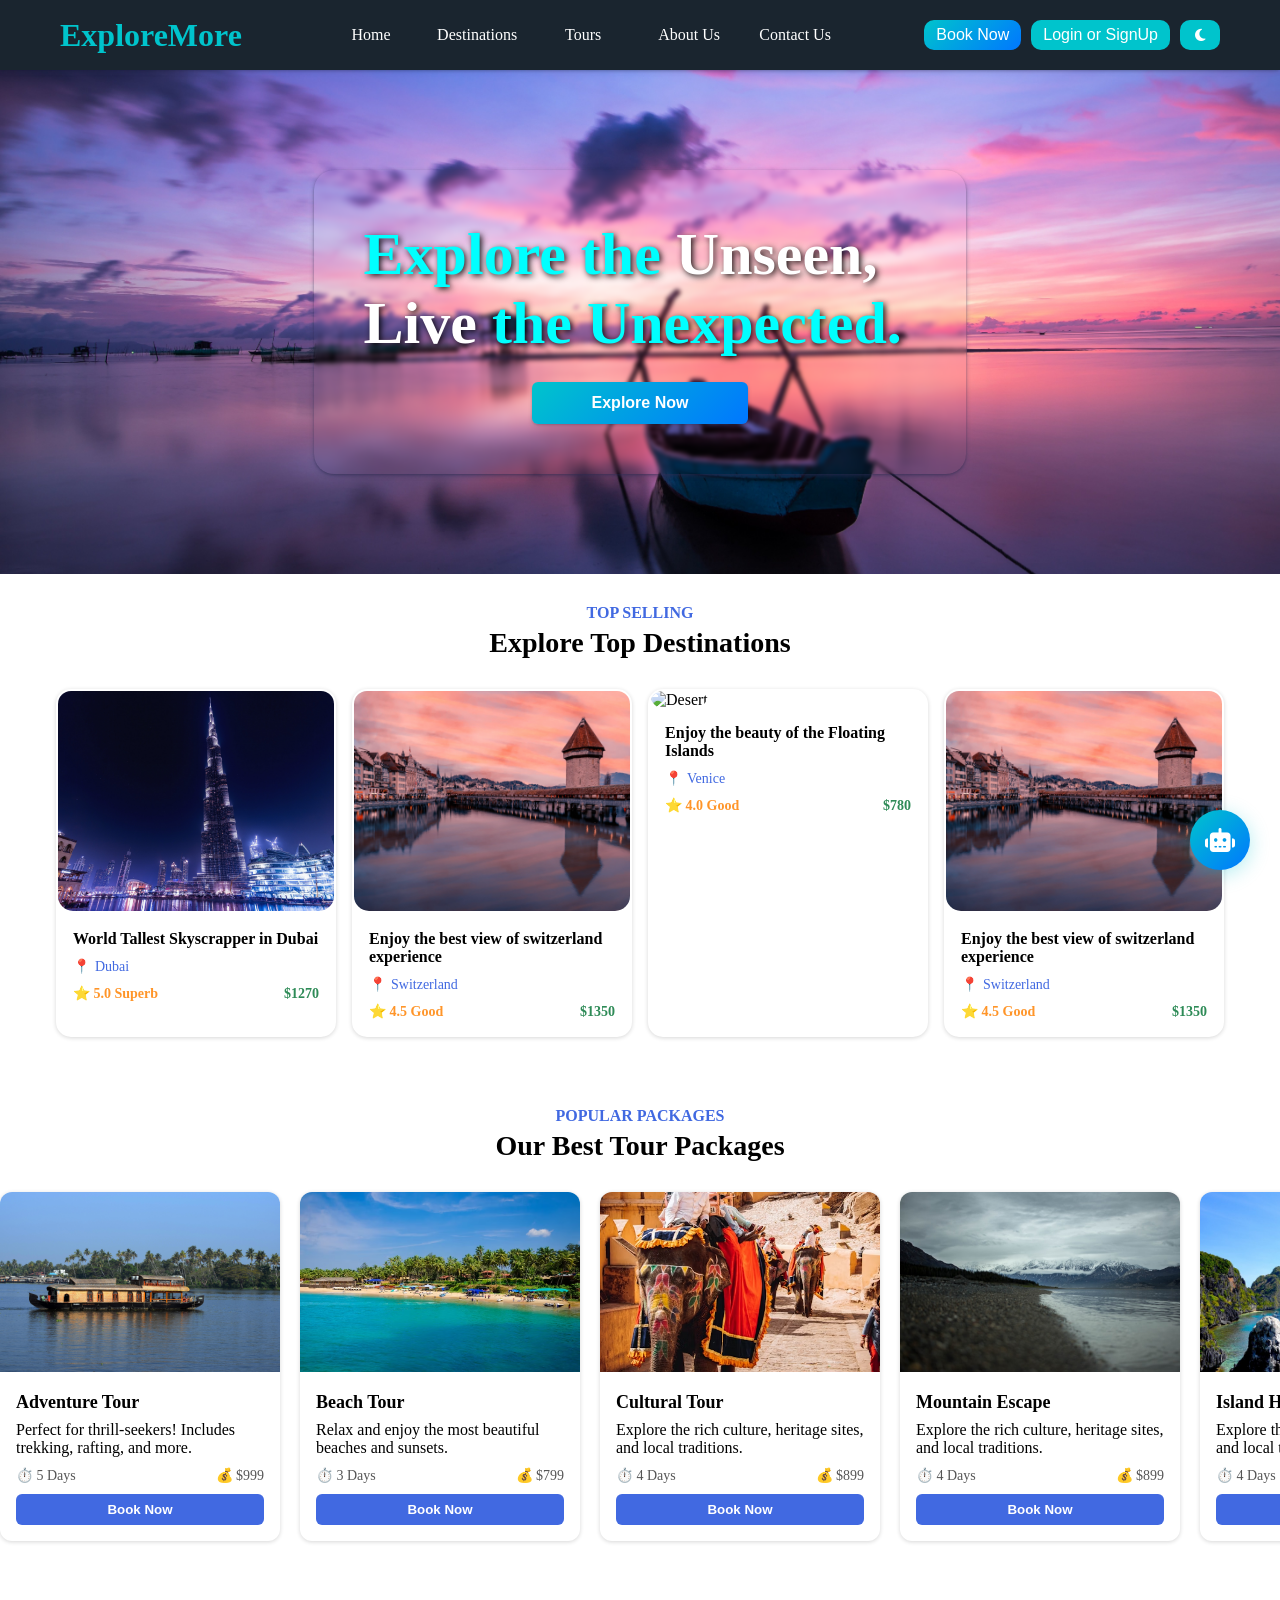
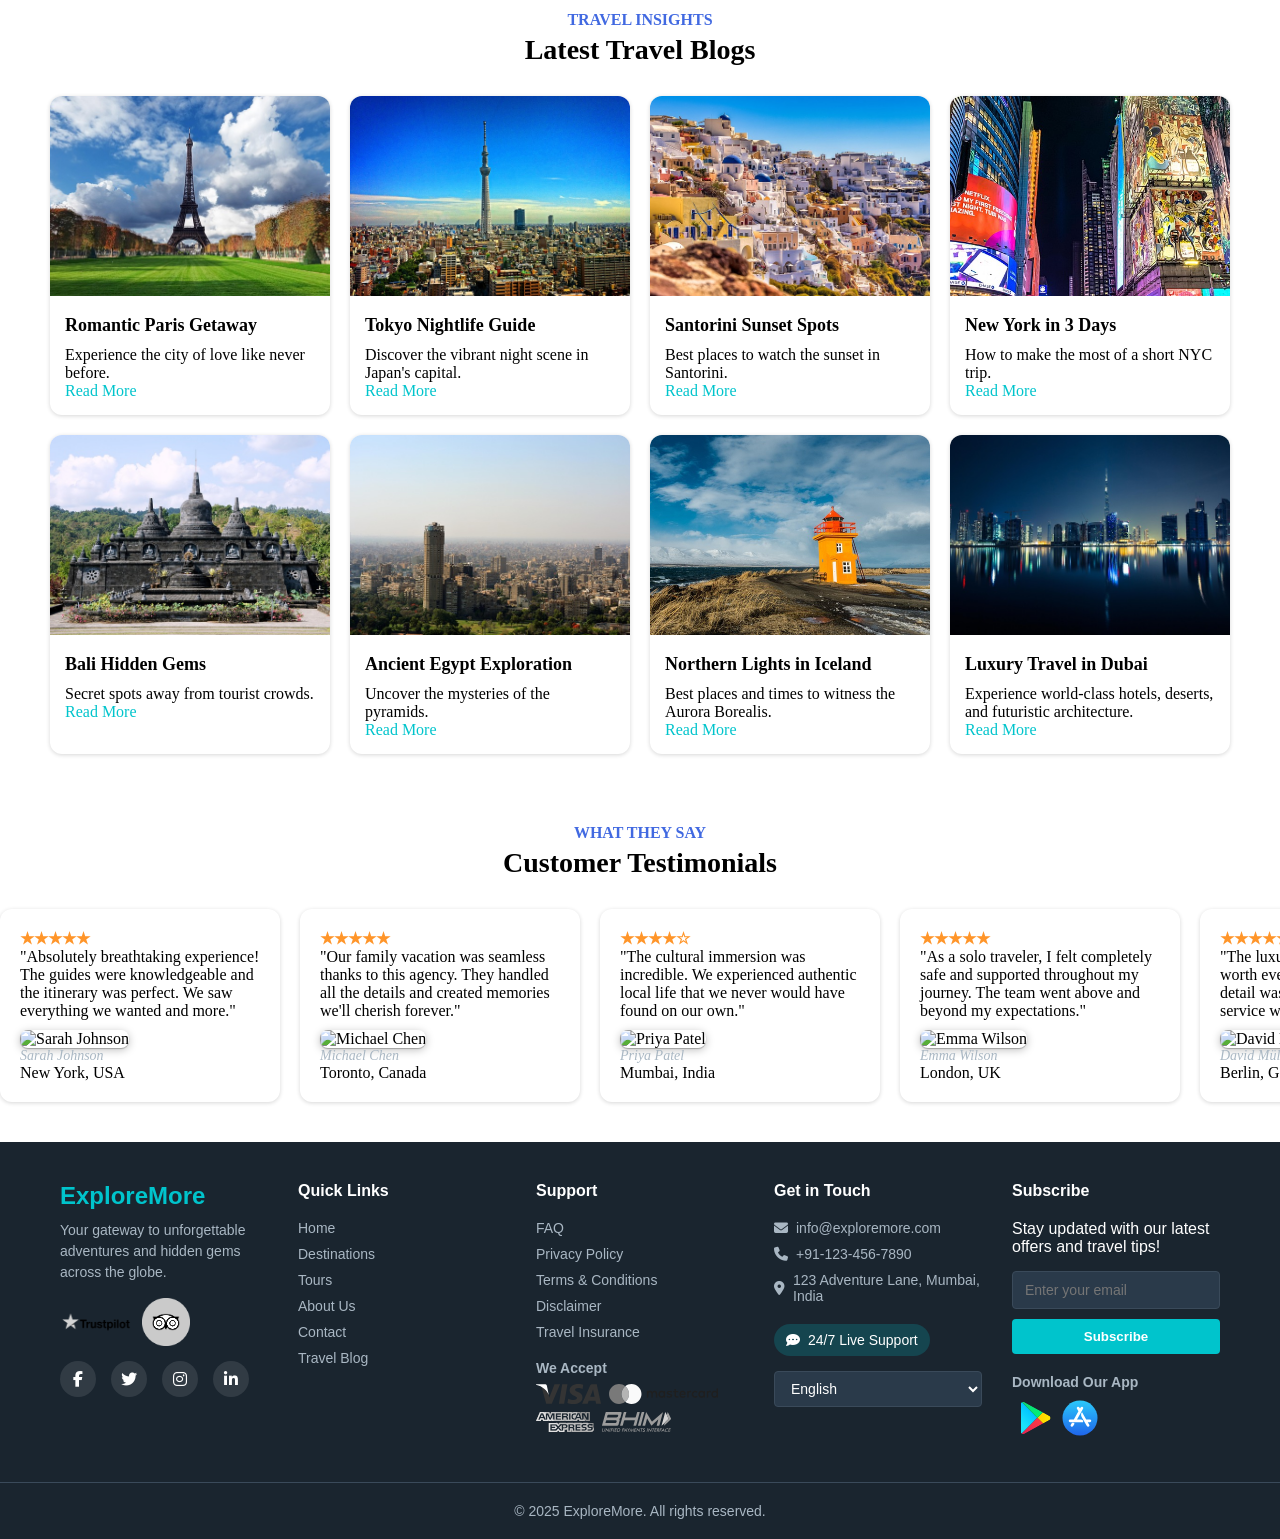
==== commit d6319a29: "update" ====
--- a/HTML/index.html
+++ b/HTML/index.html
@@ -34,7 +34,6 @@
                 <button id="toggleTheme" class="theme-toggle-btn">
                     <i class="fas fa-moon"></i>
                 </button>
-                <!-- <button class="signup-btn">Sign Up</button> -->
             </div>
         </div>
     </nav>
--- a/CSS/style.css
+++ b/CSS/style.css
@@ -21,10 +21,6 @@
 body.dark-mode .navbar .nav-link:hover {
     background-color: rgba(0, 119, 255, 0.2);
     box-shadow: #0077ff 0px 1px 2px 0px, #00c4cc 0px 1px 3px 1px;
-}
-
-body.dark-mode .company-name {
-    color: #00c4cc;
 }
 
 /* Dark mode hamburger icon */
@@ -237,7 +233,7 @@
 .company-name {
   font-size: 32px; /* Reduced size for better balance */
   cursor: pointer;
-  color: #0077ff; /* Changed color for better contrast */
+  color: #00c4cc; /* Changed color for better contrast */
 }
 
 .navbar-center-item ul {
